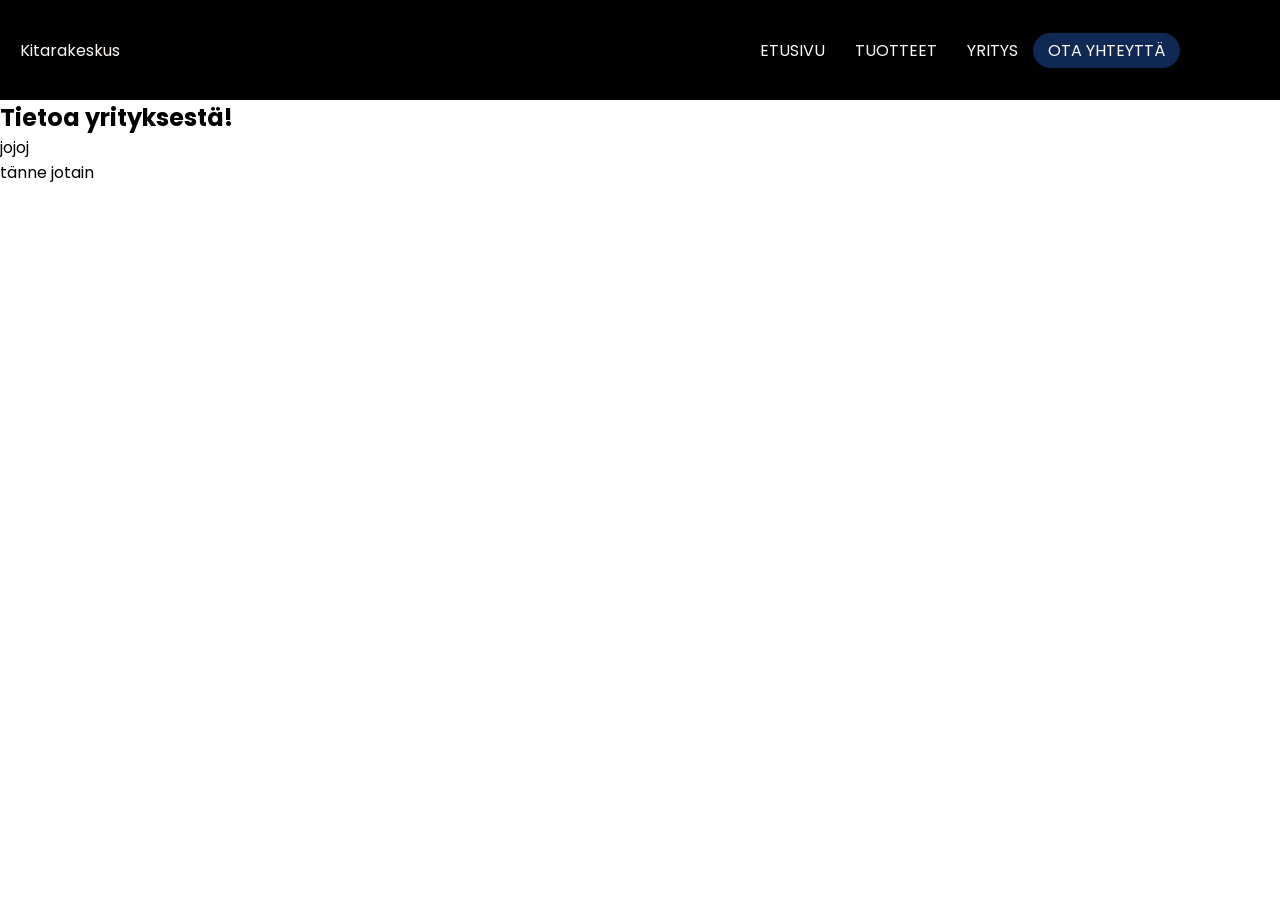
==== site/company.html @ a0c8da74 "Bootstrap tuotu" ====
<!DOCTYPE html>
<html lang="fi">
<head>
    <meta charset="UTF-8">
    <title>Kitarakeskus - Jokainen meistä ansaitsee vähän paremman kitaran</title>
    <link rel="stylesheet" href="style.css">
    <link rel="stylesheet" href="nav.css">
    <link href="https://fonts.googleapis.com/css2?family=Montserrat:wght@400;500;700&family=Poppins:wght@300;400;600&display=swap"
        rel="stylesheet">
</head>
<body>
    <nav class="nav">
        <div class="nav-left-div"><p class="logo">Kitarakeskus</p></div>
        <div class="nav-right-div">
            <a class="nav-basic-link" href="index.html">ETUSIVU</a>
            <a class="nav-basic-link" href="products.html">TUOTTEET</a>
            <a class="nav-basic-link" href="company.html">YRITYS</a>
            <a class="contact-button" href="contact.html">OTA YHTEYTTÄ</a>
        </div>
    </nav>

    <main class="main-content">
        <section id="test">
            <h1>Tietoa yrityksestä!</h1>
            <p>jojoj</p>
        </section>
    </main>

    <footer class="footer">
        <p>tänne jotain</p>
    </footer>
</body>
</html>
---- site/style.css ----
* {
    box-sizing: border-box;
    margin: 0;
    padding: 0;
}

body {
    font-family: Poppins, Montserrat;
    font-weight: 400;
}

a {
    color: #fcf8f5;
}

/* Sanojen tavutuksen pakotus pois päältä*/
h1, h2, h3, h4, h5, h6, p, h1 a, h2 a, h3 a, h4 a, h5 a, h6 a {
    word-break: keep-all;
    hyphens: none;
    word-wrap: initial;
}

/* Linkkien underline pakotus pois päältä */
a, p a  {
    text-decoration:none!important;
}
---- site/nav.css ----
.nav {
    background-color: #010101;
    height: 100px;
    width: 100%;
    display: flex;
    justify-content: space-between;
}

.nav-left-div {
    display: flex;
    align-items: center;
    width: 50%;
    padding-left: 20px;
}

.nav-right-div {
    display: flex;
    align-items: center;
    justify-content: flex-end;
    width: 50%;
    padding-right: 100px;
}

.nav-basic-link {
    text-decoration: none;
    padding: 0px 15px;
}

.logo {
    color: #fcf8f5;
}

.contact-button {
    background-color: #0f2854;
    border-radius: 30px;
    text-decoration: none;
    padding: 5px 15px;
}
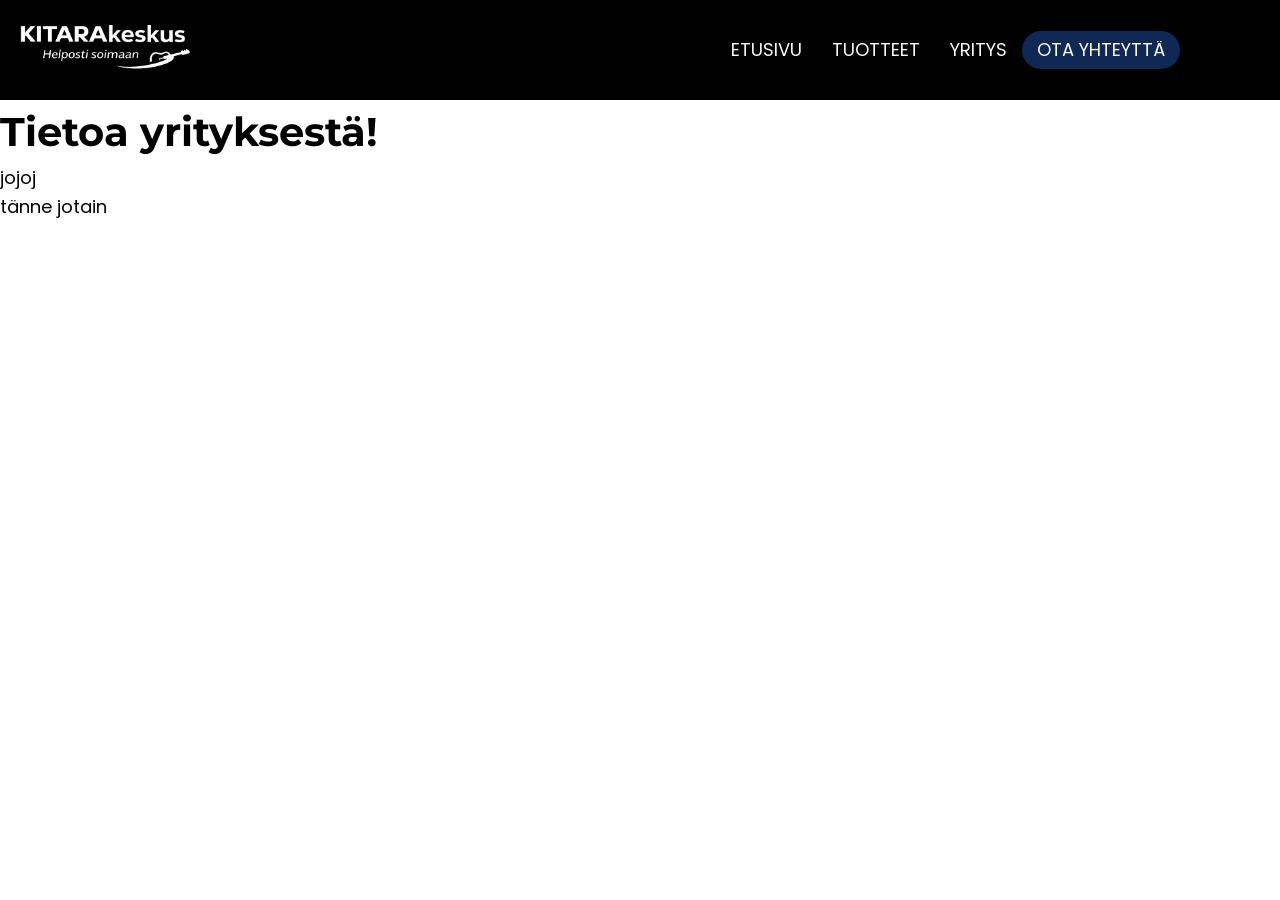
==== commit f9de36d0: "Etusivu + tyylejä tehty" ====
--- a/site/company.html
+++ b/site/company.html
@@ -1,33 +1,41 @@
-<!DOCTYPE html>
+<!doctype html>
 <html lang="fi">
-<head>
-    <meta charset="UTF-8">
-    <title>Kitarakeskus - Jokainen meistä ansaitsee vähän paremman kitaran</title>
-    <link rel="stylesheet" href="style.css">
-    <link rel="stylesheet" href="nav.css">
-    <link href="https://fonts.googleapis.com/css2?family=Montserrat:wght@400;500;700&family=Poppins:wght@300;400;600&display=swap"
-        rel="stylesheet">
-</head>
-<body>
-    <nav class="nav">
-        <div class="nav-left-div"><p class="logo">Kitarakeskus</p></div>
-        <div class="nav-right-div">
-            <a class="nav-basic-link" href="index.html">ETUSIVU</a>
-            <a class="nav-basic-link" href="products.html">TUOTTEET</a>
-            <a class="nav-basic-link" href="company.html">YRITYS</a>
-            <a class="contact-button" href="contact.html">OTA YHTEYTTÄ</a>
-        </div>
-    </nav>
+    <head>
+        <meta charset="UTF-8" />
+        <title>
+            Kitarakeskus - Jokainen meistä ansaitsee vähän paremman kitaran
+        </title>
+        <link rel="stylesheet" href="style.css" />
+        <link rel="stylesheet" href="nav.css" />
+        <link
+            href="https://fonts.googleapis.com/css2?family=Montserrat:wght@400;500;700&family=Poppins:wght@300;400;600&display=swap"
+            rel="stylesheet"
+        />
+    </head>
+    <body>
+        <nav class="nav">
+            <div class="nav-left-div">
+                <a href="index.html">
+                    <img class="logo" src="images/Kitarakeskus.png" alt="Kitarakeskus">
+                </a>
+            </div>
+            <div class="nav-right-div">
+                <a class="nav-basic-link" href="index.html">ETUSIVU</a>
+                <a class="nav-basic-link" href="products.html">TUOTTEET</a>
+                <a class="nav-basic-link" href="company.html">YRITYS</a>
+                <a class="contact-button" href="contact.html">OTA YHTEYTTÄ</a>
+            </div>
+        </nav>
 
-    <main class="main-content">
-        <section id="test">
-            <h1>Tietoa yrityksestä!</h1>
-            <p>jojoj</p>
-        </section>
-    </main>
+        <main class="main-content">
+            <section id="test">
+                <h1>Tietoa yrityksestä!</h1>
+                <p>jojoj</p>
+            </section>
+        </main>
 
-    <footer class="footer">
-        <p>tänne jotain</p>
-    </footer>
-</body>
-</html>+        <footer class="footer">
+            <p>tänne jotain</p>
+        </footer>
+    </body>
+</html>
--- a/site/style.css
+++ b/site/style.css
@@ -4,23 +4,106 @@
     padding: 0;
 }
 
+/* Typografia */
 body {
-    font-family: Poppins, Montserrat;
+    font-family: 'Poppins';
     font-weight: 400;
+    font-size: 18px;
+    line-height: 1.6;
+}
+
+h1 {
+    font-family: 'Montserrat', sans-serif;
+    font-size: 2.5rem;
+}
+
+h2 {
+    font-family: 'Montserrat', sans-serif;
+    font-size: 2.1rem;
+}
+
+h3 {
+    font-family: 'Montserrat', sans-serif;
+    font-size: 1.7rem;
 }
 
 a {
     color: #fcf8f5;
 }
 
+/* Painikkeiden tyylit */
+.button {
+    display: inline-block;
+    background-color: #0F2854;
+    color: #FFFFFF;
+    border: none;
+    border-radius: 30px;
+    padding: 15px 25px;
+    cursor: pointer;
+    transition: background-color 0.3s, transform 0.2s;
+    margin-top: 0.5rem;
+    text-transform: uppercase;
+}
+
+.button:hover {
+    background-color: rgba(30, 47, 87, 0.7);
+}
+
 /* Sanojen tavutuksen pakotus pois päältä*/
-h1, h2, h3, h4, h5, h6, p, h1 a, h2 a, h3 a, h4 a, h5 a, h6 a {
+h1,
+h2,
+h3,
+h4,
+h5,
+h6,
+p,
+h1 a,
+h2 a,
+h3 a,
+h4 a,
+h5 a,
+h6 a {
     word-break: keep-all;
     hyphens: none;
     word-wrap: initial;
 }
 
 /* Linkkien underline pakotus pois päältä */
-a, p a  {
-    text-decoration:none!important;
+a,
+p a  {
+    text-decoration: none !important;
+}
+
+/* Contact */
+.contact-column {
+    background-color: #0F2854;
+}
+
+/* Etusivu */
+.hero-front {
+    background: linear-gradient(rgba(0,0,0,0.5), rgba(0,0,0,0.5)),
+                url('images/etusivu-hero.jpg') center center/cover no-repeat;
+    color: white;
+    text-align: center;
+    position: relative;
+    height: 700px;
+
+}
+
+.highlight {
+    font-weight: 600;
+    color: #0F2854;
+    background-color: rgba(255, 255, 255, 0.5);
+    display: inline-block;
+    padding: 5px 10px;
+    border-radius: 20px;
+}
+
+.cta {
+    background: linear-gradient(#0F285480, #0F285480),
+                url('images/Kitarakeskus-cta.jpg') center center/cover no-repeat;
+    color: white;
+    text-align: center;
+    position: relative;
+    height: 500px;
 }
--- a/site/nav.css
+++ b/site/nav.css
@@ -27,7 +27,8 @@
 }
 
 .logo {
-    color: #fcf8f5;
+    height: 50px;
+    width: auto;
 }
 
 .contact-button {
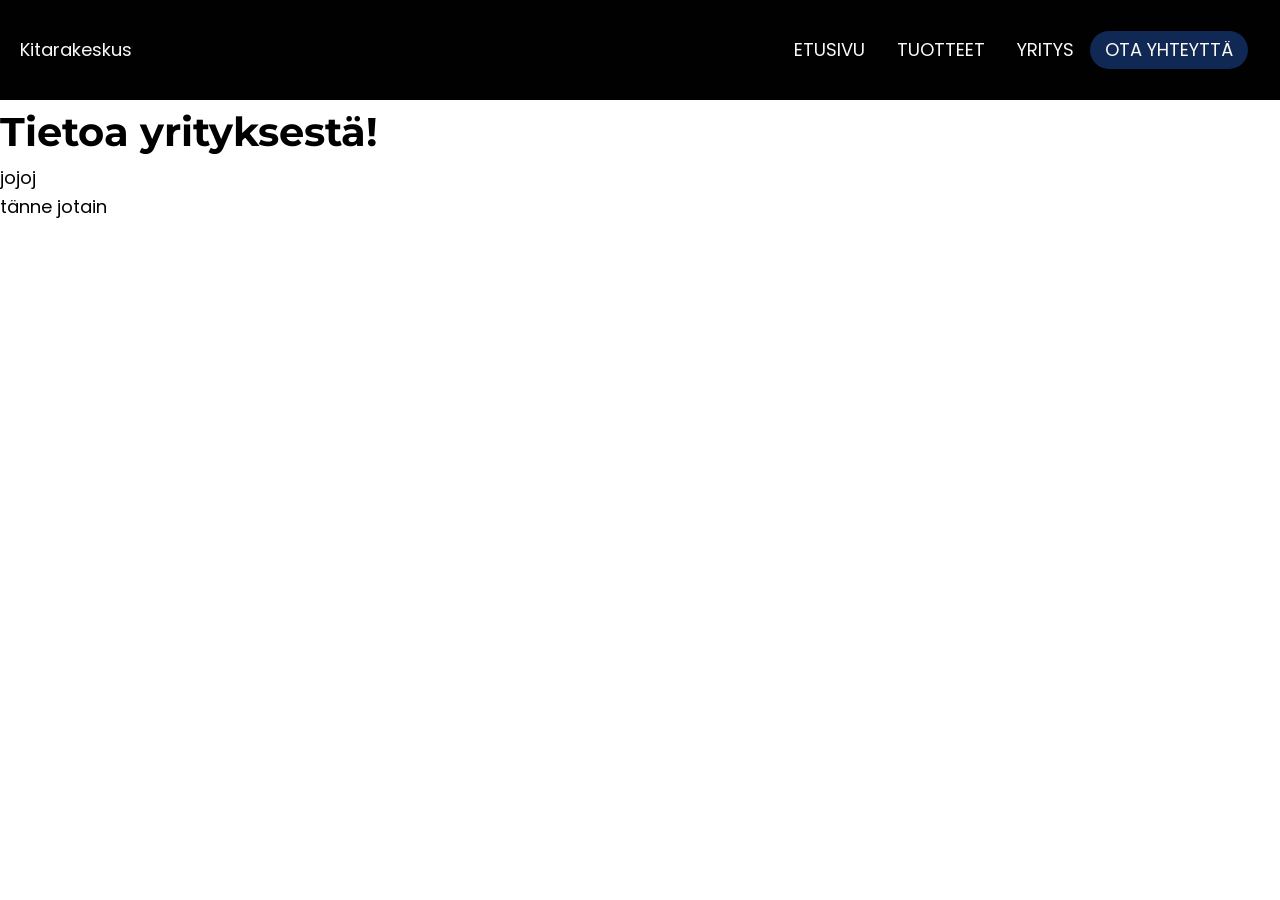
==== commit bfbf6f6c: "Products page implemented, fixes to nav on small screens" ====
--- a/site/company.html
+++ b/site/company.html
@@ -2,6 +2,7 @@
 <html lang="fi">
     <head>
         <meta charset="UTF-8" />
+        <meta name="viewport" content="width=device-width, initial-scale=1" />
         <title>
             Kitarakeskus - Jokainen meistä ansaitsee vähän paremman kitaran
         </title>
@@ -14,17 +15,16 @@
     </head>
     <body>
         <nav class="nav">
-            <div class="nav-left-div">
-                <a href="index.html">
-                    <img class="logo" src="images/Kitarakeskus.png" alt="Kitarakeskus">
-                </a>
-            </div>
+            <div class="nav-left-div"><p class="logo">Kitarakeskus</p></div>
             <div class="nav-right-div">
                 <a class="nav-basic-link" href="index.html">ETUSIVU</a>
                 <a class="nav-basic-link" href="products.html">TUOTTEET</a>
                 <a class="nav-basic-link" href="company.html">YRITYS</a>
                 <a class="contact-button" href="contact.html">OTA YHTEYTTÄ</a>
             </div>
+            <figure class="hambuger-figure">
+                <img class="hamburger-menu-btn" src="icons/menu.svg" />
+            </figure>
         </nav>
 
         <main class="main-content">
--- a/site/nav.css
+++ b/site/nav.css
@@ -18,17 +18,17 @@
     align-items: center;
     justify-content: flex-end;
     width: 50%;
-    padding-right: 100px;
+    padding-right: 2rem;
 }
 
 .nav-basic-link {
     text-decoration: none;
-    padding: 0px 15px;
+    padding: 0rem 1rem;
+    cursor: pointer;
 }
 
 .logo {
-    height: 50px;
-    width: auto;
+    color: #fcf8f5;
 }
 
 .contact-button {
@@ -36,4 +36,31 @@
     border-radius: 30px;
     text-decoration: none;
     padding: 5px 15px;
-}+    min-width: 9rem;
+    cursor: pointer;
+}
+
+.hamburger-figure {
+    display: none;
+}
+
+.hamburger-menu-btn {
+    display: none;
+}
+
+@media (max-width: 768px) {
+    .nav-right-div {
+        display: none;
+    }
+
+    .hamburger-menu-btn {
+        display: block;
+        width: 3rem;
+        height: 3rem;
+    }
+
+    .hambuger-figure {
+        display: block;
+        padding: 1.5rem;
+    }
+}
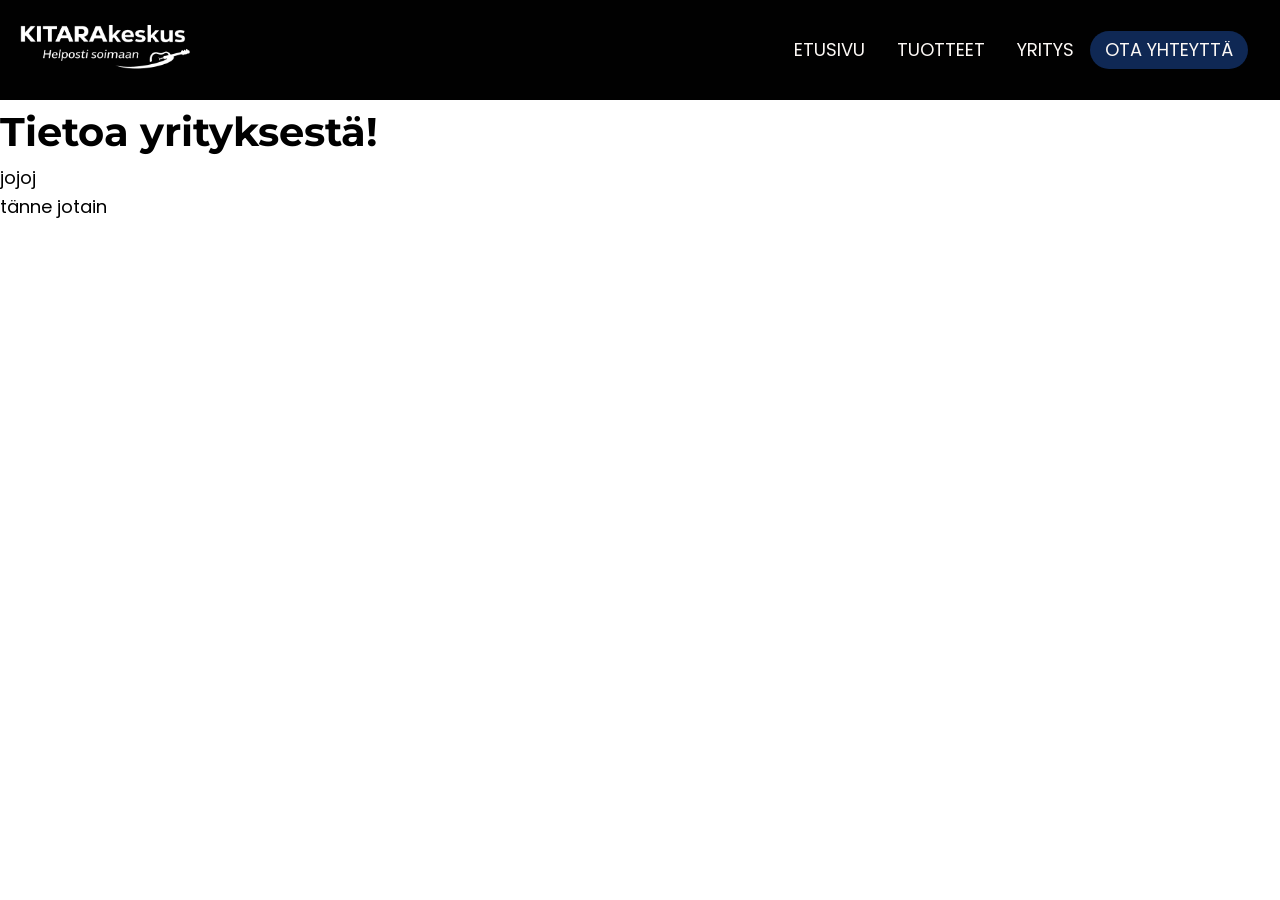
==== commit bc9e07e3: "Conflicts fixed" ====
--- a/site/company.html
+++ b/site/company.html
@@ -15,7 +15,11 @@
     </head>
     <body>
         <nav class="nav">
-            <div class="nav-left-div"><p class="logo">Kitarakeskus</p></div>
+            <div class="nav-left-div">
+                <a href="index.html">
+                    <img class="logo" src="images/Kitarakeskus.png" alt="Kitarakeskus">
+                </a>
+            </div>
             <div class="nav-right-div">
                 <a class="nav-basic-link" href="index.html">ETUSIVU</a>
                 <a class="nav-basic-link" href="products.html">TUOTTEET</a>
--- a/site/nav.css
+++ b/site/nav.css
@@ -28,7 +28,8 @@
 }
 
 .logo {
-    color: #fcf8f5;
+    height: 50px;
+    width: auto;
 }
 
 .contact-button {
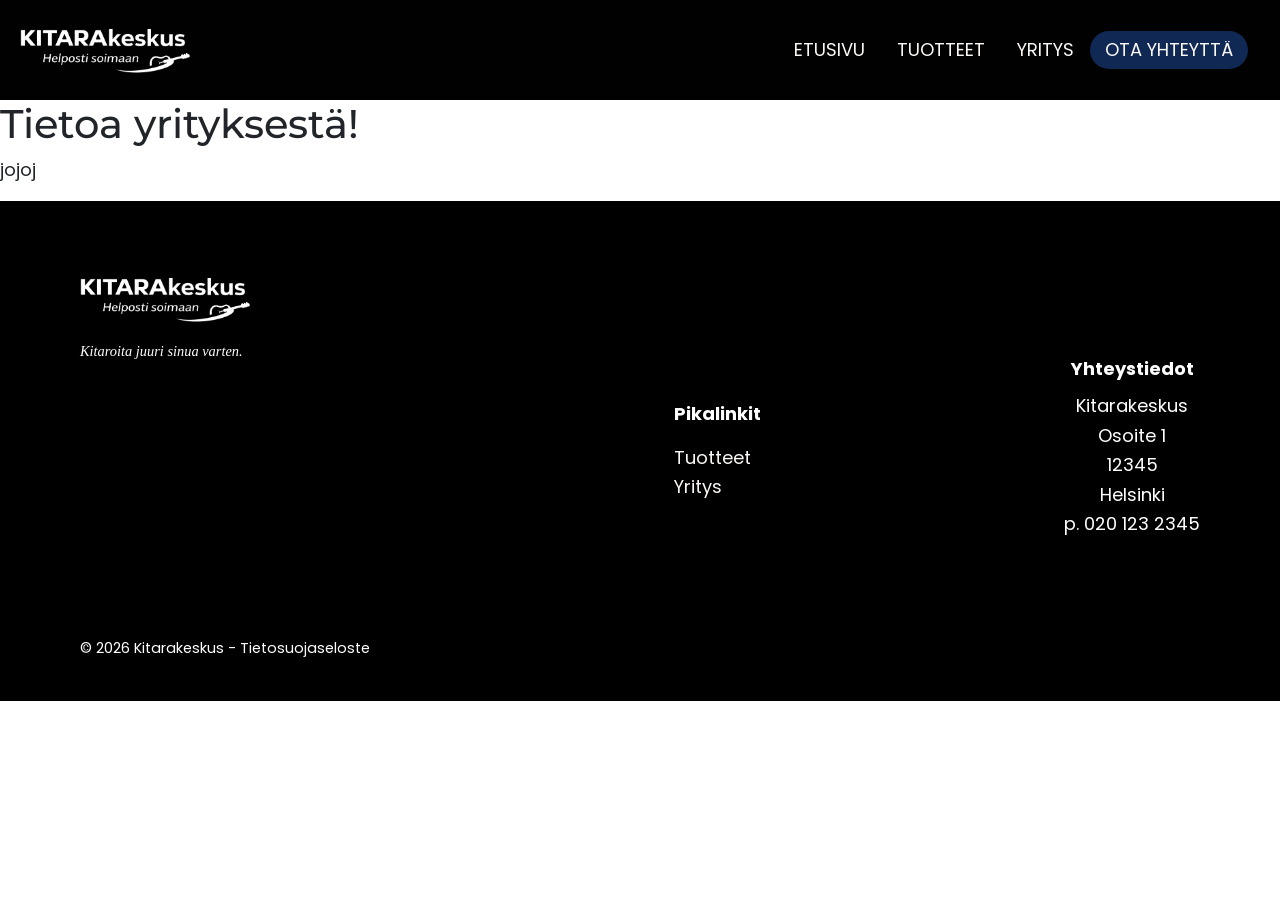
==== commit 3047435b: "Footer done" ====
--- a/site/company.html
+++ b/site/company.html
@@ -6,8 +6,15 @@
         <title>
             Kitarakeskus - Jokainen meistä ansaitsee vähän paremman kitaran
         </title>
+        <link
+            href="https://cdn.jsdelivr.net/npm/bootstrap@5.3.8/dist/css/bootstrap.min.css"
+            rel="stylesheet"
+            integrity="sha384-sRIl4kxILFvY47J16cr9ZwB07vP4J8+LH7qKQnuqkuIAvNWLzeN8tE5YBujZqJLB"
+            crossorigin="anonymous"
+        />
         <link rel="stylesheet" href="style.css" />
         <link rel="stylesheet" href="nav.css" />
+        <link rel="stylesheet" href="footer.css" />
         <link
             href="https://fonts.googleapis.com/css2?family=Montserrat:wght@400;500;700&family=Poppins:wght@300;400;600&display=swap"
             rel="stylesheet"
@@ -17,7 +24,11 @@
         <nav class="nav">
             <div class="nav-left-div">
                 <a href="index.html">
-                    <img class="logo" src="images/Kitarakeskus.png" alt="Kitarakeskus">
+                    <img
+                        class="logo"
+                        src="images/Kitarakeskus.png"
+                        alt="Kitarakeskus"
+                    />
                 </a>
             </div>
             <div class="nav-right-div">
@@ -37,9 +48,38 @@
                 <p>jojoj</p>
             </section>
         </main>
-
         <footer class="footer">
-            <p>tänne jotain</p>
+            <div class="footer-left d-flex flex-column justify-content-between">
+                <div class="logo-container">
+                    <img
+                        class="logo"
+                        src="images/Kitarakeskus.png"
+                        alt="Kitarakeskus"
+                    />
+                    <p style="padding-top: 1rem; font-size: 0.9rem">
+                        <i>Kitaroita juuri sinua varten.</i>
+                    </p>
+                </div>
+                <p class="copyright">© 2026 Kitarakeskus - Tietosuojaseloste</p>
+            </div>
+            <div class="d-flex flex-column">
+                <p><b>Pikalinkit</b></p>
+                <a href="products.html">Tuotteet</a>
+                <a href="company.html">Yritys</a>
+            </div>
+            <div
+                class="footer-right d-flex flex-column align-items-center justify-content-center"
+            >
+                <p style="margin-bottom: 1rem"><b>Yhteystiedot</b></p>
+                <p class="address">Kitarakeskus</p>
+                <p class="address">Osoite 1</p>
+                <p class="address">12345</p>
+                <p class="address">Helsinki</p>
+                <p class="address">p. 020 123 2345</p>
+            </div>
+            <p class="copyright-mobile">
+                © 2026 Kitarakeskus - Tietosuojaseloste
+            </p>
         </footer>
     </body>
 </html>
--- a/site/footer.css
+++ b/site/footer.css
@@ -0,0 +1,56 @@
+.footer {
+    display: flex;
+    justify-content: space-between;
+    align-items: center;
+    height: 500px;
+    background-color: black;
+    color: white;
+    width: 100%;
+    padding: 0rem 5rem;
+}
+
+.footer-left {
+    height: 90%;
+}
+
+.logo-container {
+    padding-top: 3rem;
+}
+
+.address {
+    line-height: 0.75;
+}
+
+.copyright {
+    display: block;
+    font-size: 0.8em;
+}
+
+.copyright-mobile {
+    display: none;
+}
+
+@media (max-width: 768px) {
+    .footer {
+        flex-direction: column;
+        width: 100%;
+        padding: 1rem 0rem;
+        gap: 2rem;
+        height: auto;
+    }
+
+    .logo-container {
+        display: flex;
+        flex-direction: column;
+        align-items: center;
+    }
+
+    .copyright {
+        display: none;
+    }
+
+    .copyright-mobile {
+        display: block;
+        font-size: 0.8em;
+    }
+}
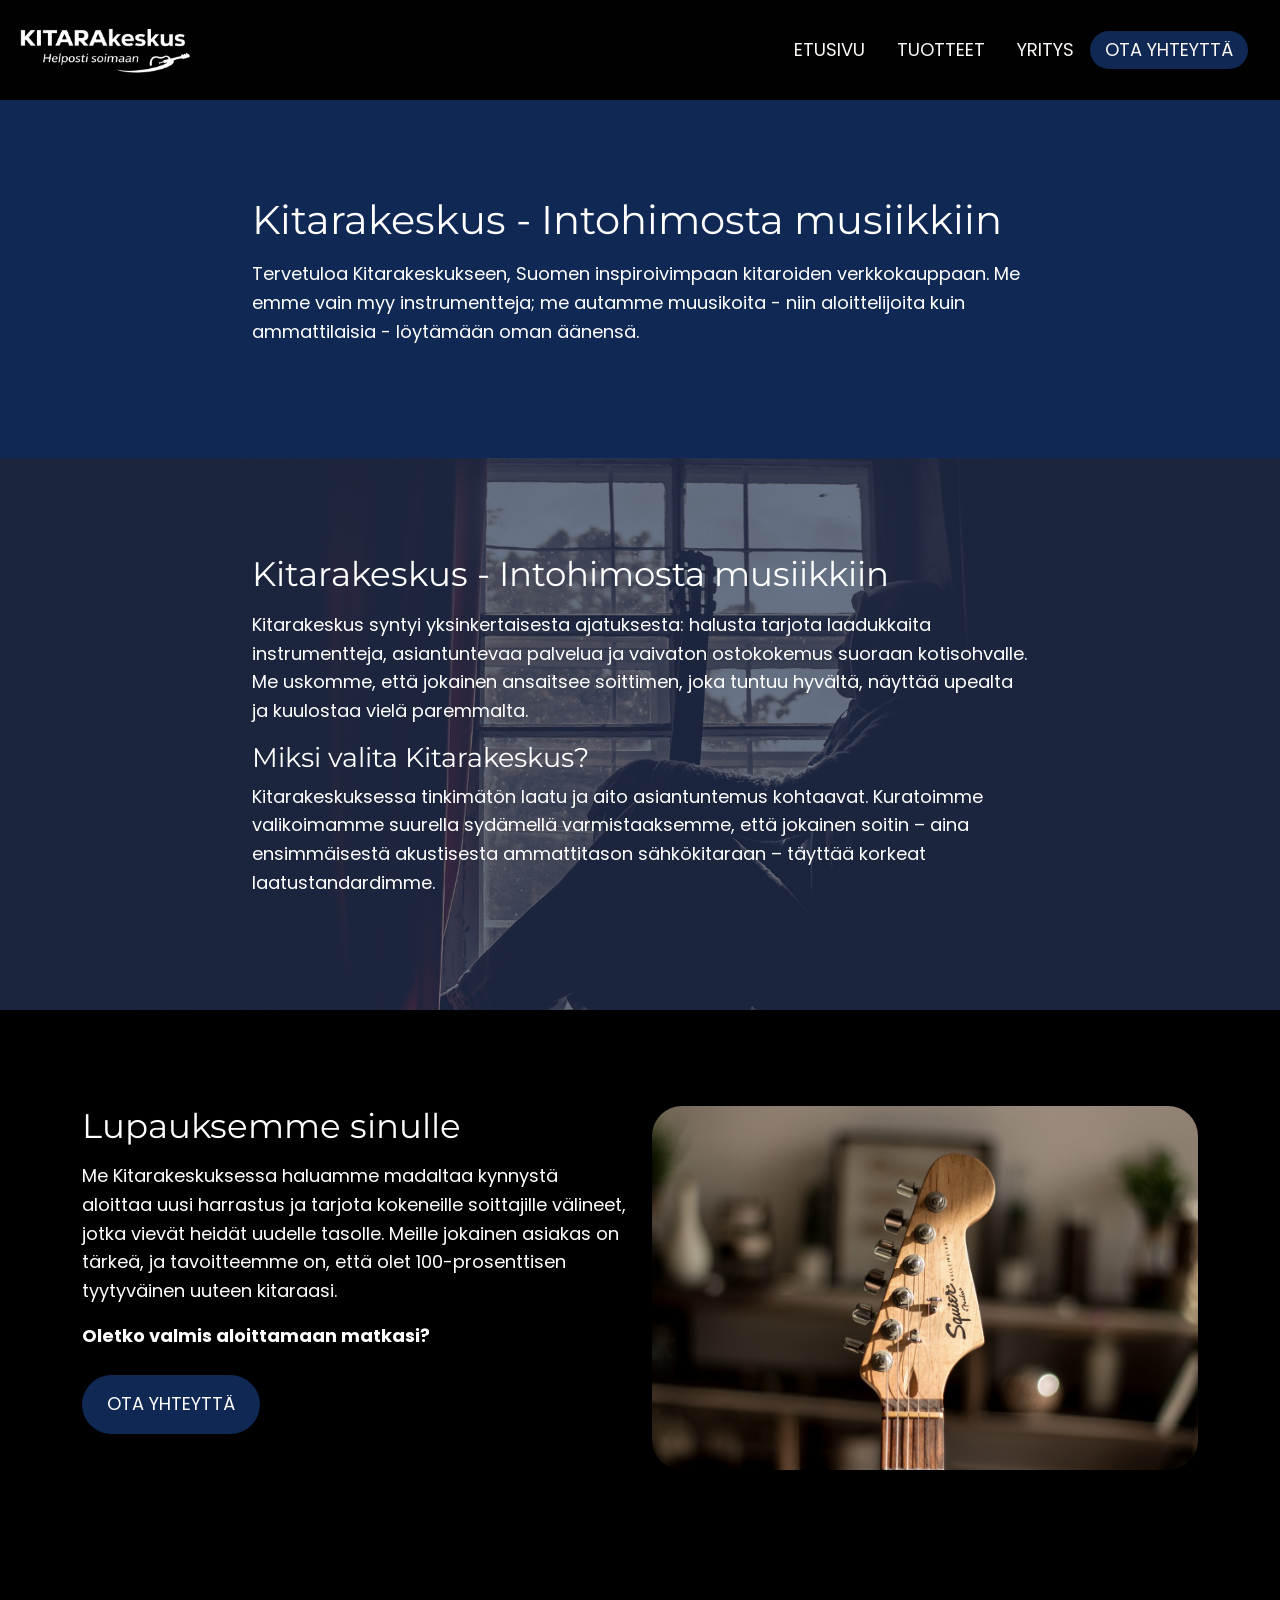
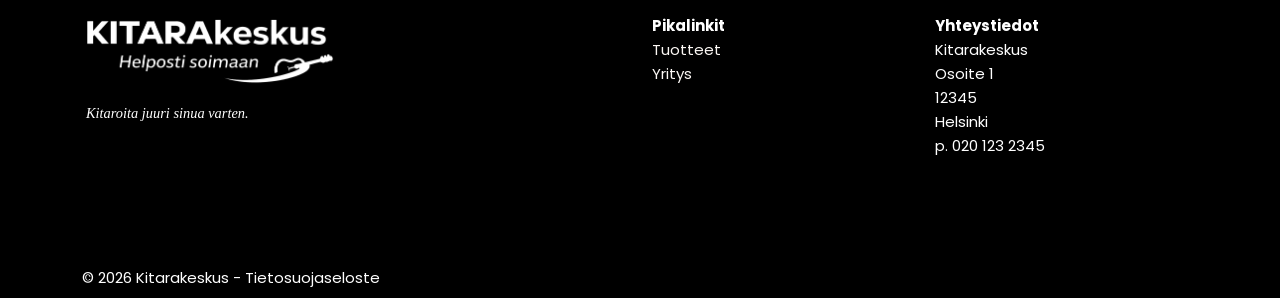
==== commit 59700ef8: "Yritys-sivu, footer Tehty footeriin muutoksia, etusivun mobiili ja yritys-sivu" ====
--- a/site/company.html
+++ b/site/company.html
@@ -14,7 +14,6 @@
         />
         <link rel="stylesheet" href="style.css" />
         <link rel="stylesheet" href="nav.css" />
-        <link rel="stylesheet" href="footer.css" />
         <link
             href="https://fonts.googleapis.com/css2?family=Montserrat:wght@400;500;700&family=Poppins:wght@300;400;600&display=swap"
             rel="stylesheet"
@@ -42,15 +41,68 @@
             </figure>
         </nav>
 
-        <main class="main-content">
-            <section id="test">
-                <h1>Tietoa yrityksestä!</h1>
-                <p>jojoj</p>
+        <main>
+            <section class="py-5" style="background-color: #0f2854; color: #ffffff">
+                <div class="container py-5 justify-content-center" style="max-width: 800px">
+                    <div class="g-col-6">
+                        <h1>Kitarakeskus - Intohimosta musiikkiin</h1>
+                        <p>Tervetuloa Kitarakeskukseen, Suomen inspiroivimpaan kitaroiden 
+                            verkkokauppaan. Me emme vain myy instrumentteja; me autamme 
+                            muusikoita - niin aloittelijoita kuin ammattilaisia - löytämään oman äänensä.
+                        </p>
+                    </div>
+                </div>
+            </section>
+            <section class="py-5 company-cta1" style="color: #ffffff">
+                <div class="container py-5" style="max-width: 800px">
+                    <div class="g-col-6">
+                        <h2>Kitarakeskus - Intohimosta musiikkiin</h2>
+                        <p>Kitarakeskus syntyi yksinkertaisesta ajatuksesta: 
+                            halusta tarjota laadukkaita instrumentteja, asiantuntevaa palvelua ja 
+                            vaivaton ostokokemus suoraan kotisohvalle. Me uskomme, että jokainen 
+                            ansaitsee soittimen, joka tuntuu hyvältä, näyttää upealta ja kuulostaa vielä paremmalta.
+                        </p>
+                        <h3>Miksi valita Kitarakeskus?</h3>
+                        <p>
+                            Kitarakeskuksessa tinkimätön laatu ja aito asiantuntemus kohtaavat. Kuratoimme valikoimamme 
+                            suurella sydämellä varmistaaksemme, että jokainen soitin – aina ensimmäisestä akustisesta
+                             ammattitason sähkökitaraan – täyttää korkeat laatustandardimme.
+                        </p>
+                    </div>
+                </div>
+            </section>
+            <section class="py-5 company-cta2">
+                <div class="container py-5">
+                    <div class="row g-4 align-items-start">
+                        <div class="col-12 col-md mb-4">
+                            <h2>Lupauksemme sinulle</h2>
+                            <p>
+                                Me Kitarakeskuksessa haluamme madaltaa 
+                                kynnystä aloittaa uusi harrastus ja tarjota 
+                                kokeneille soittajille välineet, jotka vievät 
+                                heidät uudelle tasolle. Meille jokainen asiakas on tärkeä, 
+                                ja tavoitteemme on, että olet 100-prosenttisen tyytyväinen 
+                                uuteen kitaraasi.
+                            </p>
+                            <p><strong>Oletko valmis aloittamaan matkasi?</strong></p>
+                            <a href="contact.html" class="button">Ota yhteyttä</a>
+                        </div>
+                        <div class="col-12 col-md">
+                            <img
+                                src="images/Kitarakeskus-company2.jpg"
+                                alt="Kitarakeskus"
+                                class="img-fluid mx-auto d-block"
+                            />
+                        </div>
+                    </div>
+                </div>
             </section>
         </main>
-        <footer class="footer">
-            <div class="footer-left d-flex flex-column justify-content-between">
-                <div class="logo-container">
+        <footer>
+            <div class="container py-5 footer">
+                <div class="row g-4">
+
+                    <div class="col-12 col-md-6">
                     <img
                         class="logo"
                         src="images/Kitarakeskus.png"
@@ -59,27 +111,30 @@
                     <p style="padding-top: 1rem; font-size: 0.9rem">
                         <i>Kitaroita juuri sinua varten.</i>
                     </p>
+                    </div>
+
+                    <div class="col-12 col-md">
+                    <p><b>Pikalinkit</b></p>
+                    <p><a href="products.html">Tuotteet</a></p>
+                    <p><a href="company.html">Yritys</a></p>
+                    </div>
+
+                    <div class="col-12 col-md">
+                    <p><b>Yhteystiedot</b></p>
+                    <p class="address">Kitarakeskus</p>
+                    <p class="address">Osoite 1</p>
+                    <p class="address">12345</p>
+                    <p class="address">Helsinki</p>
+                    <p class="address">p. 020 123 2345</p>
+                    </div>
+
                 </div>
-                <p class="copyright">© 2026 Kitarakeskus - Tietosuojaseloste</p>
             </div>
-            <div class="d-flex flex-column">
-                <p><b>Pikalinkit</b></p>
-                <a href="products.html">Tuotteet</a>
-                <a href="company.html">Yritys</a>
+
+            <div class="container copyright">
+                <p>© 2026 Kitarakeskus - Tietosuojaseloste</p>
             </div>
-            <div
-                class="footer-right d-flex flex-column align-items-center justify-content-center"
-            >
-                <p style="margin-bottom: 1rem"><b>Yhteystiedot</b></p>
-                <p class="address">Kitarakeskus</p>
-                <p class="address">Osoite 1</p>
-                <p class="address">12345</p>
-                <p class="address">Helsinki</p>
-                <p class="address">p. 020 123 2345</p>
-            </div>
-            <p class="copyright-mobile">
-                © 2026 Kitarakeskus - Tietosuojaseloste
-            </p>
+
         </footer>
     </body>
 </html>
--- a/site/style.css
+++ b/site/style.css
@@ -15,20 +15,31 @@
 h1 {
     font-family: 'Montserrat', sans-serif;
     font-size: 2.5rem;
+    font-weight: 400;
+    margin-bottom: 1rem;
 }
 
 h2 {
     font-family: 'Montserrat', sans-serif;
     font-size: 2.1rem;
+    font-weight: 400;
+    margin-bottom: 1rem;
 }
 
 h3 {
     font-family: 'Montserrat', sans-serif;
     font-size: 1.7rem;
+    font-weight: 400;
 }
 
 a {
     color: #fcf8f5;
+}
+
+@media (max-width: 768px) {
+.py-5 {
+  padding: 2rem 1rem 2rem 1rem!important;
+  }
 }
 
 /* Painikkeiden tyylit */
@@ -69,17 +80,71 @@
 }
 
 /* Linkkien underline pakotus pois päältä */
-a,
-p a  {
+a, p a {
     text-decoration: none !important;
 }
 
-/* Contact */
-.contact-column {
-    background-color: #0F2854;
-}
-
-/* Etusivu */
+/* CONTACT */
+.contact-section{
+  padding: 46px 0 90px;
+}
+
+.contact-panel{
+  background: var(--panel);
+  color:#111;
+  padding: 64px 82px;
+  display:flex;
+  align-items:center;            /* pitää saman linjan */
+  justify-content:space-between; /* vasen ja oikea erilleen */
+  gap: 80px;
+}
+
+.contact-left{
+  flex: 1;
+  min-width: 360px;
+}
+
+.contact-left h1{
+  font-size: 40px;
+  line-height: 1.05;
+  color: var(--blue2);
+  margin-bottom: 22px;
+  font-weight: 800;
+}
+
+.contact-text p{
+  font-size: 14px;
+  line-height: 1.6;
+}
+
+.strong{ font-weight: 700; }
+
+.contact-card{
+  background: var(--blue);
+  color:#fff;
+  padding: 34px 56px;
+  border-radius: 18px;
+  width: 360px;  /* lukitsee kortin koon kuvan kaltaiseksi */
+}
+
+.contact-card-block + .contact-card-block{
+  margin-top: 18px;
+}
+
+.label{
+  font-size: 13px;
+  font-weight: 700;
+  letter-spacing: .6px;
+  margin-bottom: 6px;
+}
+
+.value{
+  font-size: 14px;
+  opacity: .95;
+}
+
+
+/* ETUSIVU */
 .hero-front {
     background: linear-gradient(rgba(0,0,0,0.5), rgba(0,0,0,0.5)),
                 url('images/etusivu-hero.jpg') center center/cover no-repeat;
@@ -87,7 +152,6 @@
     text-align: center;
     position: relative;
     height: 700px;
-
 }
 
 .highlight {
@@ -97,6 +161,11 @@
     display: inline-block;
     padding: 5px 10px;
     border-radius: 20px;
+    margin-bottom: 0rem!important;
+}
+
+.hero-front .container {
+  max-width: 800px;
 }
 
 .cta {
@@ -106,4 +175,53 @@
     text-align: center;
     position: relative;
     height: 500px;
+}
+
+/* COMPANY */
+.company-cta1 {
+    background: linear-gradient(rgba(30, 47, 87, 0.6), rgba(30, 47, 87, 0.6)),
+                url('images/Kitarakeskus-company.jpg') center center/cover no-repeat;
+    color: white;
+    position: relative;
+}
+
+.company-cta2 {
+  background-color: #000000;
+  color: #FFF;
+}
+
+.company-cta2 img {
+  border-radius: 30px;
+}
+
+/* FOOTER */
+.footer {
+    background-color: black;
+    min-height: 300px;
+    color: white;
+    padding: 1rem;
+}
+
+.footer img {
+    width: 250px;
+    height: auto;
+}
+
+.copyright {
+    background-color: #000000!important;
+    color: #FFF!important;
+}
+
+.copyright p {
+    margin-bottom: 0rem!important;
+    padding-bottom: 0.5rem;
+}
+
+footer {
+    background-color: #000000;
+}
+
+footer p {
+    margin-bottom: 0rem!important;
+    font-size: 15px;
 }
--- a/site/nav.css
+++ b/site/nav.css
@@ -43,12 +43,14 @@
 
 .hamburger-figure {
     display: none;
+    cursor: pointer;
 }
 
 .hamburger-menu-btn {
     display: none;
 }
 
+/* Hamburger piiloon desktopissa */
 @media (max-width: 768px) {
     .nav-right-div {
         display: none;
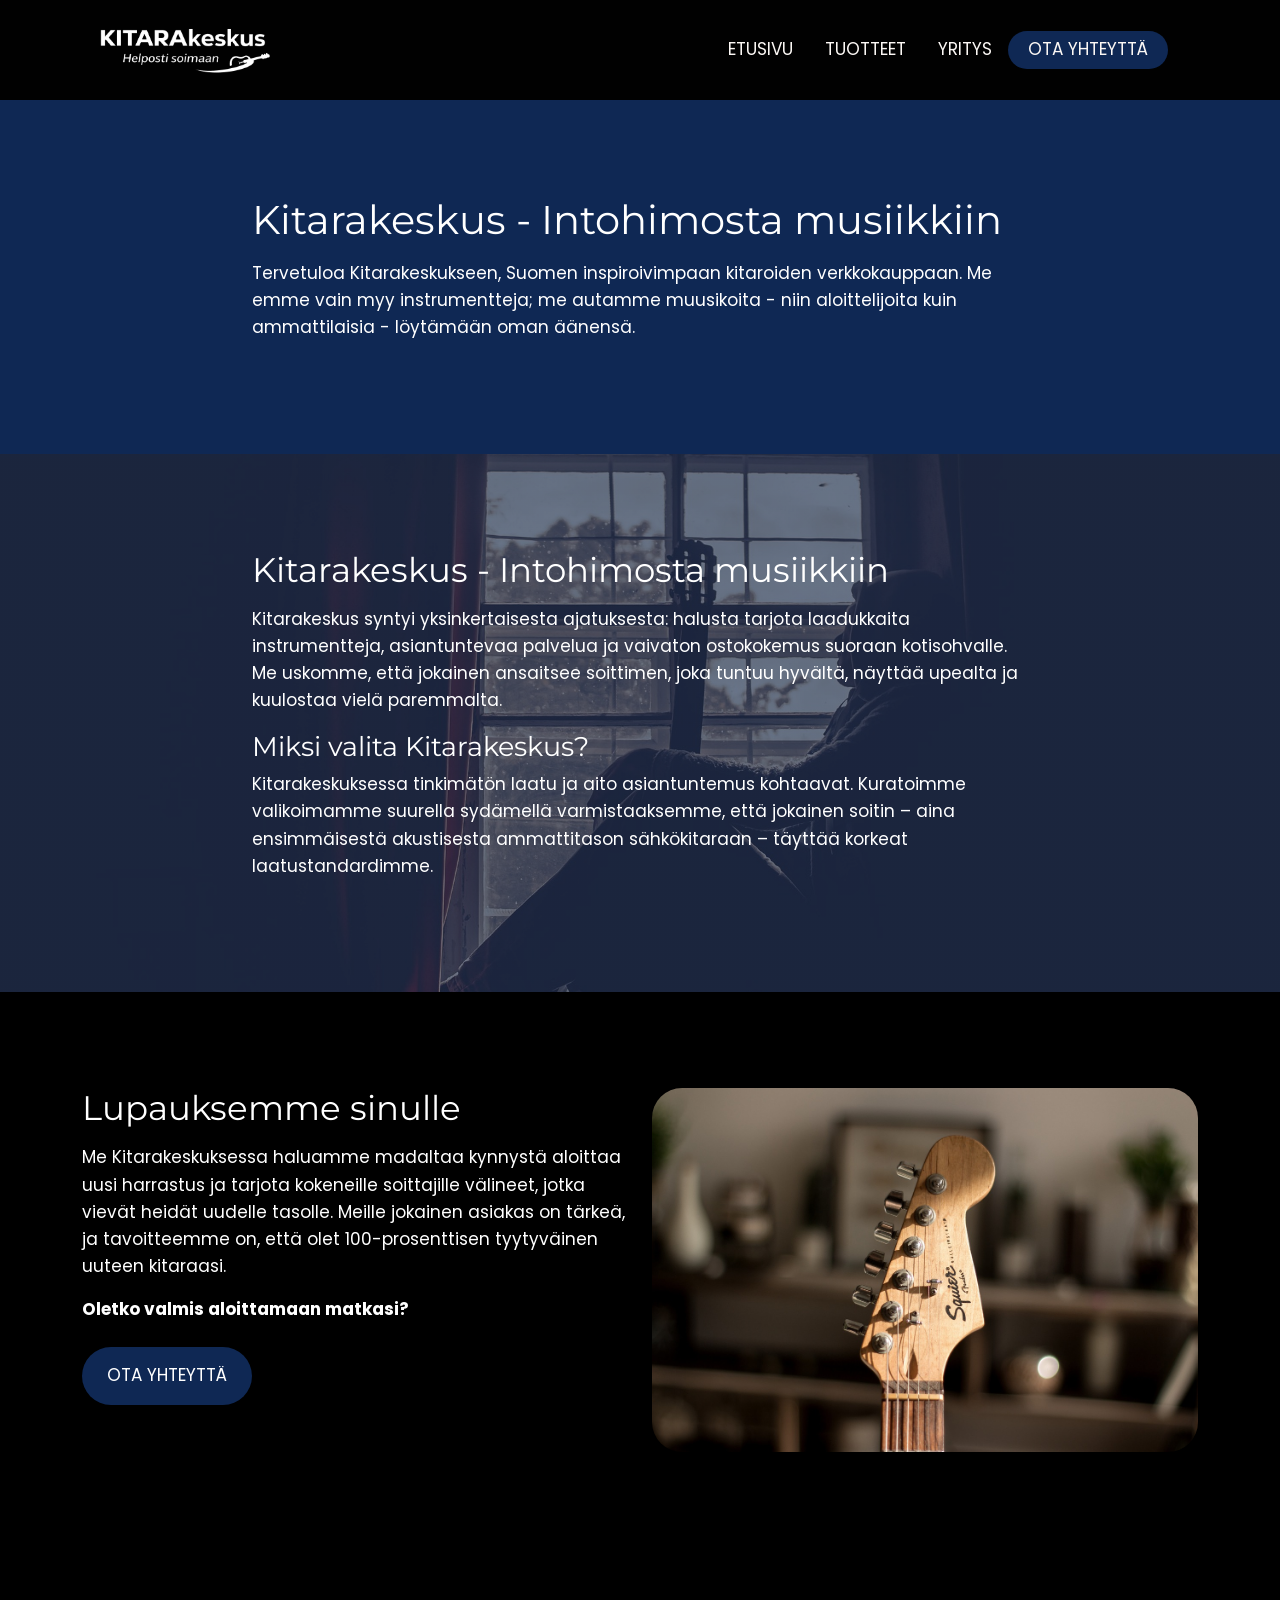
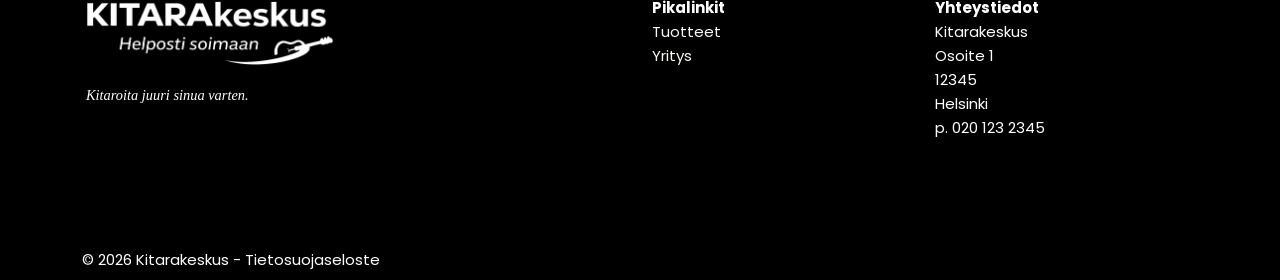
==== commit e82ad94d: "Mobile menu menu implemented" ====
--- a/site/company.html
+++ b/site/company.html
@@ -30,25 +30,32 @@
                     />
                 </a>
             </div>
+
             <div class="nav-right-div">
                 <a class="nav-basic-link" href="index.html">ETUSIVU</a>
                 <a class="nav-basic-link" href="products.html">TUOTTEET</a>
                 <a class="nav-basic-link" href="company.html">YRITYS</a>
                 <a class="contact-button" href="contact.html">OTA YHTEYTTÄ</a>
             </div>
-            <figure class="hambuger-figure">
-                <img class="hamburger-menu-btn" src="icons/menu.svg" />
-            </figure>
         </nav>
 
         <main>
-            <section class="py-5" style="background-color: #0f2854; color: #ffffff">
-                <div class="container py-5 justify-content-center" style="max-width: 800px">
+            <section
+                class="py-5"
+                style="background-color: #0f2854; color: #ffffff"
+            >
+                <div
+                    class="container py-5 justify-content-center"
+                    style="max-width: 800px"
+                >
                     <div class="g-col-6">
                         <h1>Kitarakeskus - Intohimosta musiikkiin</h1>
-                        <p>Tervetuloa Kitarakeskukseen, Suomen inspiroivimpaan kitaroiden 
-                            verkkokauppaan. Me emme vain myy instrumentteja; me autamme 
-                            muusikoita - niin aloittelijoita kuin ammattilaisia - löytämään oman äänensä.
+                        <p>
+                            Tervetuloa Kitarakeskukseen, Suomen inspiroivimpaan
+                            kitaroiden verkkokauppaan. Me emme vain myy
+                            instrumentteja; me autamme muusikoita - niin
+                            aloittelijoita kuin ammattilaisia - löytämään oman
+                            äänensä.
                         </p>
                     </div>
                 </div>
@@ -57,16 +64,21 @@
                 <div class="container py-5" style="max-width: 800px">
                     <div class="g-col-6">
                         <h2>Kitarakeskus - Intohimosta musiikkiin</h2>
-                        <p>Kitarakeskus syntyi yksinkertaisesta ajatuksesta: 
-                            halusta tarjota laadukkaita instrumentteja, asiantuntevaa palvelua ja 
-                            vaivaton ostokokemus suoraan kotisohvalle. Me uskomme, että jokainen 
-                            ansaitsee soittimen, joka tuntuu hyvältä, näyttää upealta ja kuulostaa vielä paremmalta.
+                        <p>
+                            Kitarakeskus syntyi yksinkertaisesta ajatuksesta:
+                            halusta tarjota laadukkaita instrumentteja,
+                            asiantuntevaa palvelua ja vaivaton ostokokemus
+                            suoraan kotisohvalle. Me uskomme, että jokainen
+                            ansaitsee soittimen, joka tuntuu hyvältä, näyttää
+                            upealta ja kuulostaa vielä paremmalta.
                         </p>
                         <h3>Miksi valita Kitarakeskus?</h3>
                         <p>
-                            Kitarakeskuksessa tinkimätön laatu ja aito asiantuntemus kohtaavat. Kuratoimme valikoimamme 
-                            suurella sydämellä varmistaaksemme, että jokainen soitin – aina ensimmäisestä akustisesta
-                             ammattitason sähkökitaraan – täyttää korkeat laatustandardimme.
+                            Kitarakeskuksessa tinkimätön laatu ja aito
+                            asiantuntemus kohtaavat. Kuratoimme valikoimamme
+                            suurella sydämellä varmistaaksemme, että jokainen
+                            soitin – aina ensimmäisestä akustisesta ammattitason
+                            sähkökitaraan – täyttää korkeat laatustandardimme.
                         </p>
                     </div>
                 </div>
@@ -77,15 +89,21 @@
                         <div class="col-12 col-md mb-4">
                             <h2>Lupauksemme sinulle</h2>
                             <p>
-                                Me Kitarakeskuksessa haluamme madaltaa 
-                                kynnystä aloittaa uusi harrastus ja tarjota 
-                                kokeneille soittajille välineet, jotka vievät 
-                                heidät uudelle tasolle. Meille jokainen asiakas on tärkeä, 
-                                ja tavoitteemme on, että olet 100-prosenttisen tyytyväinen 
-                                uuteen kitaraasi.
+                                Me Kitarakeskuksessa haluamme madaltaa kynnystä
+                                aloittaa uusi harrastus ja tarjota kokeneille
+                                soittajille välineet, jotka vievät heidät
+                                uudelle tasolle. Meille jokainen asiakas on
+                                tärkeä, ja tavoitteemme on, että olet
+                                100-prosenttisen tyytyväinen uuteen kitaraasi.
                             </p>
-                            <p><strong>Oletko valmis aloittamaan matkasi?</strong></p>
-                            <a href="contact.html" class="button">Ota yhteyttä</a>
+                            <p>
+                                <strong>
+                                    Oletko valmis aloittamaan matkasi?
+                                </strong>
+                            </p>
+                            <a href="contact.html" class="button">
+                                Ota yhteyttä
+                            </a>
                         </div>
                         <div class="col-12 col-md">
                             <img
@@ -101,40 +119,37 @@
         <footer>
             <div class="container py-5 footer">
                 <div class="row g-4">
-
                     <div class="col-12 col-md-6">
-                    <img
-                        class="logo"
-                        src="images/Kitarakeskus.png"
-                        alt="Kitarakeskus"
-                    />
-                    <p style="padding-top: 1rem; font-size: 0.9rem">
-                        <i>Kitaroita juuri sinua varten.</i>
-                    </p>
+                        <img
+                            class="logo"
+                            src="images/Kitarakeskus.png"
+                            alt="Kitarakeskus"
+                        />
+                        <p style="padding-top: 1rem; font-size: 0.9rem">
+                            <i>Kitaroita juuri sinua varten.</i>
+                        </p>
                     </div>
 
                     <div class="col-12 col-md">
-                    <p><b>Pikalinkit</b></p>
-                    <p><a href="products.html">Tuotteet</a></p>
-                    <p><a href="company.html">Yritys</a></p>
+                        <p><b>Pikalinkit</b></p>
+                        <p><a href="products.html">Tuotteet</a></p>
+                        <p><a href="company.html">Yritys</a></p>
                     </div>
 
                     <div class="col-12 col-md">
-                    <p><b>Yhteystiedot</b></p>
-                    <p class="address">Kitarakeskus</p>
-                    <p class="address">Osoite 1</p>
-                    <p class="address">12345</p>
-                    <p class="address">Helsinki</p>
-                    <p class="address">p. 020 123 2345</p>
+                        <p><b>Yhteystiedot</b></p>
+                        <p class="address">Kitarakeskus</p>
+                        <p class="address">Osoite 1</p>
+                        <p class="address">12345</p>
+                        <p class="address">Helsinki</p>
+                        <p class="address">p. 020 123 2345</p>
                     </div>
-
                 </div>
             </div>
 
             <div class="container copyright">
                 <p>© 2026 Kitarakeskus - Tietosuojaseloste</p>
             </div>
-
         </footer>
     </body>
 </html>
--- a/site/style.css
+++ b/site/style.css
@@ -4,12 +4,19 @@
     padding: 0;
 }
 
+html {
+    height: 100%;
+}
+
 /* Typografia */
 body {
     font-family: 'Poppins';
     font-weight: 400;
-    font-size: 18px;
+    font-size: 17px;
     line-height: 1.6;
+    display: flex;
+    flex-direction: column;
+    height: 100%;
 }
 
 h1 {
@@ -37,21 +44,23 @@
 }
 
 @media (max-width: 768px) {
-.py-5 {
-  padding: 2rem 1rem 2rem 1rem!important;
-  }
+    .py-5 {
+        padding: 2rem 1rem 2rem 1rem !important;
+    }
 }
 
 /* Painikkeiden tyylit */
 .button {
     display: inline-block;
-    background-color: #0F2854;
-    color: #FFFFFF;
+    background-color: #0f2854;
+    color: #ffffff;
     border: none;
     border-radius: 30px;
     padding: 15px 25px;
     cursor: pointer;
-    transition: background-color 0.3s, transform 0.2s;
+    transition:
+        background-color 0.3s,
+        transform 0.2s;
     margin-top: 0.5rem;
     text-transform: uppercase;
 }
@@ -80,74 +89,73 @@
 }
 
 /* Linkkien underline pakotus pois päältä */
-a, p a {
+a,
+p a {
     text-decoration: none !important;
 }
 
 /* CONTACT */
-.contact-section{
-  padding: 46px 0 90px;
-}
-
-.contact-panel{
-  background: var(--panel);
-  color:#111;
-  padding: 64px 82px;
-  display:flex;
-  align-items:center;            /* pitää saman linjan */
-  justify-content:space-between; /* vasen ja oikea erilleen */
-  gap: 80px;
-}
-
-.contact-left{
-  flex: 1;
-  min-width: 360px;
-}
-
-.contact-left h1{
-  font-size: 40px;
-  line-height: 1.05;
-  color: var(--blue2);
-  margin-bottom: 22px;
-  font-weight: 800;
-}
-
-.contact-text p{
-  font-size: 14px;
-  line-height: 1.6;
-}
-
-.strong{ font-weight: 700; }
-
-.contact-card{
-  background: var(--blue);
-  color:#fff;
-  padding: 34px 56px;
-  border-radius: 18px;
-  width: 360px;  /* lukitsee kortin koon kuvan kaltaiseksi */
-}
-
-.contact-card-block + .contact-card-block{
-  margin-top: 18px;
-}
-
-.label{
-  font-size: 13px;
-  font-weight: 700;
-  letter-spacing: .6px;
-  margin-bottom: 6px;
-}
-
-.value{
-  font-size: 14px;
-  opacity: .95;
-}
-
+.contact-section {
+    padding: 46px 0 90px;
+    background-color: #fcf8f5;
+}
+
+.contact-panel {
+    background: var(--panel);
+    color: #111;
+    display: flex;
+    align-items: center;
+    justify-content: space-between;
+    gap: 80px;
+}
+
+.contact-left {
+    flex: 1;
+    min-width: 360px;
+}
+
+.contact-left h1 {
+    line-height: 1.05;
+    color: #0f2854;
+    margin-bottom: 22px;
+    font-weight: 800;
+}
+
+.contact-text p {
+    line-height: 1.6;
+}
+
+.strong {
+    font-weight: 700;
+}
+
+.contact-card {
+    background: #0f2854;
+    color: #fff;
+    padding: 4rem;
+    border-radius: 18px;
+}
+
+.contact-card-block + .contact-card-block {
+    margin-top: 18px;
+}
+
+.label {
+    font-weight: 700;
+    letter-spacing: 0.6px;
+    margin-bottom: 0px;
+}
+
+.value {
+    font-size: 14px;
+    opacity: 0.95;
+}
 
 /* ETUSIVU */
 .hero-front {
-    background: linear-gradient(rgba(0,0,0,0.5), rgba(0,0,0,0.5)),
-                url('images/etusivu-hero.jpg') center center/cover no-repeat;
+    background:
+        linear-gradient(rgba(0, 0, 0, 0.5), rgba(0, 0, 0, 0.5)),
+        url('images/etusivu-hero.jpg') center center/cover no-repeat;
     color: white;
     text-align: center;
     position: relative;
@@ -156,42 +164,53 @@
 
 .highlight {
     font-weight: 600;
-    color: #0F2854;
+    color: #0f2854;
     background-color: rgba(255, 255, 255, 0.5);
     display: inline-block;
     padding: 5px 10px;
     border-radius: 20px;
-    margin-bottom: 0rem!important;
+    margin-bottom: 0rem !important;
 }
 
 .hero-front .container {
-  max-width: 800px;
+    max-width: 800px;
 }
 
 .cta {
-    background: linear-gradient(#0F285480, #0F285480),
-                url('images/Kitarakeskus-cta.jpg') center center/cover no-repeat;
+    background:
+        linear-gradient(#0f285480, #0f285480),
+        url('images/Kitarakeskus-cta.jpg') center center/cover no-repeat;
     color: white;
     text-align: center;
     position: relative;
     height: 500px;
 }
 
+.kapea {
+    max-width: 800px;
+}
+
+.tumma {
+    background-color: #0f2854;
+    color: #ffffff;
+}
+
 /* COMPANY */
 .company-cta1 {
-    background: linear-gradient(rgba(30, 47, 87, 0.6), rgba(30, 47, 87, 0.6)),
-                url('images/Kitarakeskus-company.jpg') center center/cover no-repeat;
+    background:
+        linear-gradient(rgba(30, 47, 87, 0.6), rgba(30, 47, 87, 0.6)),
+        url('images/Kitarakeskus-company.jpg') center center/cover no-repeat;
     color: white;
     position: relative;
 }
 
 .company-cta2 {
-  background-color: #000000;
-  color: #FFF;
+    background-color: #000000;
+    color: #fff;
 }
 
 .company-cta2 img {
-  border-radius: 30px;
+    border-radius: 30px;
 }
 
 /* FOOTER */
@@ -208,12 +227,12 @@
 }
 
 .copyright {
-    background-color: #000000!important;
-    color: #FFF!important;
+    background-color: #000000 !important;
+    color: #fff !important;
 }
 
 .copyright p {
-    margin-bottom: 0rem!important;
+    margin-bottom: 0rem !important;
     padding-bottom: 0.5rem;
 }
 
@@ -222,6 +241,6 @@
 }
 
 footer p {
-    margin-bottom: 0rem!important;
+    margin-bottom: 0rem !important;
     font-size: 15px;
-}+}
--- a/site/nav.css
+++ b/site/nav.css
@@ -4,6 +4,19 @@
     width: 100%;
     display: flex;
     justify-content: space-between;
+    flex-shrink: 0;
+}
+
+@media (min-width: 768px) {
+    .nav {
+        padding: 0rem 2rem;
+    }
+}
+
+@media (min-width: 1000px) {
+    .nav {
+        padding: 0rem 5rem;
+    }
 }
 
 .nav-left-div {
@@ -36,34 +49,30 @@
     background-color: #0f2854;
     border-radius: 30px;
     text-decoration: none;
+    text-align: center;
     padding: 5px 15px;
-    min-width: 9rem;
+    width: 10rem;
     cursor: pointer;
 }
 
-.hamburger-figure {
-    display: none;
-    cursor: pointer;
-}
-
-.hamburger-menu-btn {
-    display: none;
-}
-
-/* Hamburger piiloon desktopissa */
 @media (max-width: 768px) {
     .nav-right-div {
-        display: none;
+        width: 100%;
+        flex-direction: column;
+        justify-content: center;
+        padding-bottom: 0.5rem;
+        padding-right: 0rem;
     }
 
-    .hamburger-menu-btn {
-        display: block;
-        width: 3rem;
-        height: 3rem;
+    .nav-left-div {
+        width: 100%;
+        padding-left: 0px;
+        padding-top: 1rem;
+        justify-content: center;
     }
 
-    .hambuger-figure {
-        display: block;
-        padding: 1.5rem;
+    .nav {
+        height: 210px;
+        flex-direction: column;
     }
 }
